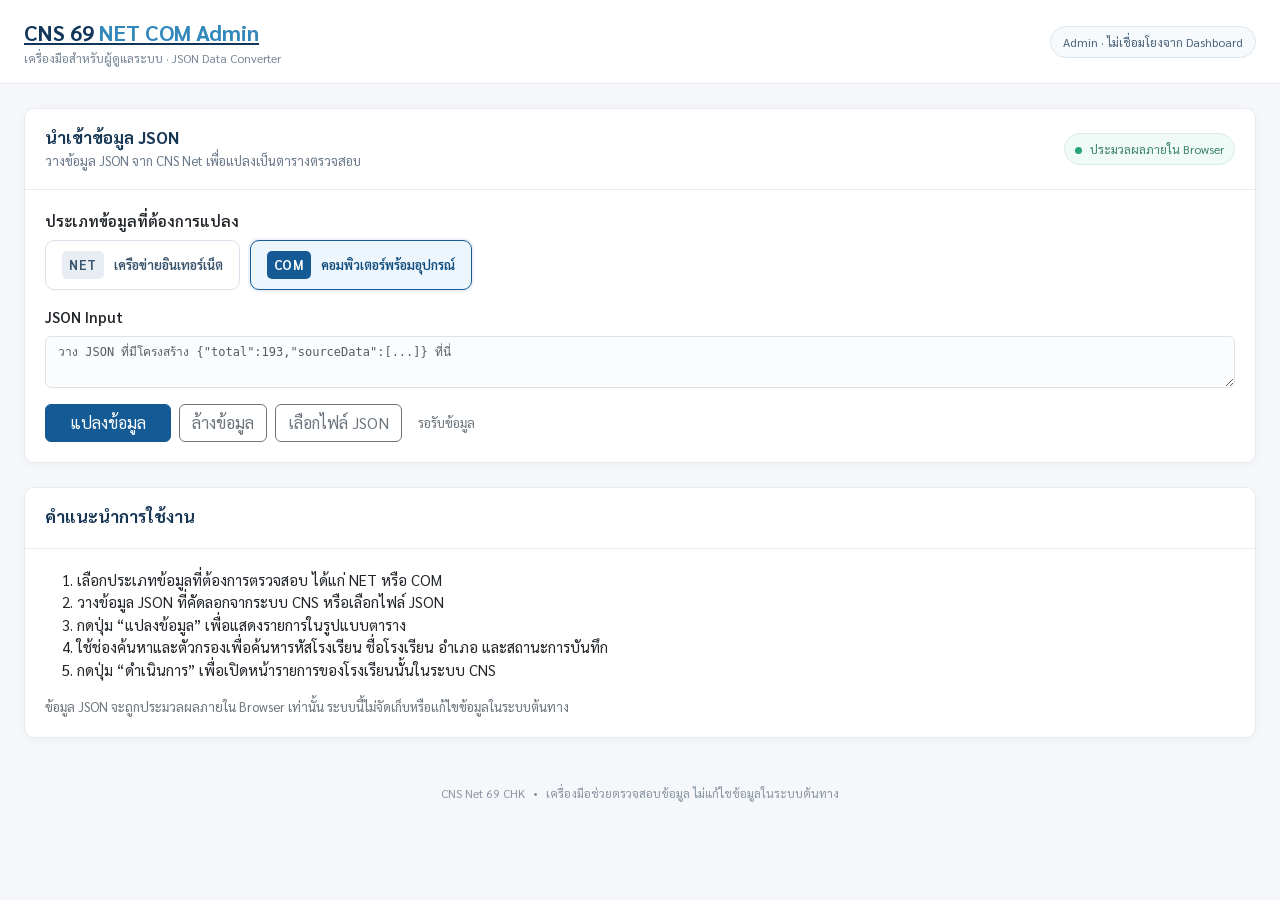
==== index.html @ 38dff57c "Make Admin page the repository index" ====
<!doctype html>
<html lang="th">
<head>
  <meta charset="utf-8">
  <meta name="viewport" content="width=device-width, initial-scale=1">
  <meta name="description" content="CNS 69 NET COM Admin - เครื่องมือสำหรับผู้ดูแลตรวจสอบข้อมูล JSON">
  <title>CNS 69 NET COM Admin</title>
  <link rel="preconnect" href="https://fonts.googleapis.com">
  <link rel="preconnect" href="https://fonts.gstatic.com" crossorigin>
  <link href="https://fonts.googleapis.com/css2?family=Sarabun:wght@400;500;600;700&display=swap" rel="stylesheet">
  <link href="https://cdn.jsdelivr.net/npm/bootstrap@5.3.3/dist/css/bootstrap.min.css" rel="stylesheet">
  <link href="https://cdn.datatables.net/2.1.8/css/dataTables.bootstrap5.min.css" rel="stylesheet">
  <link href="assets/css/style.css" rel="stylesheet">
</head>
<body>
<header class="app-header">
  <div class="container-fluid px-3 px-lg-4 py-3 d-flex align-items-center justify-content-between gap-3">
    <div>
      <a class="brand" href="index.html" aria-label="รีเฟรชหน้า Admin">CNS 69 <span>NET COM Admin</span></a>
      <div class="brand-subtitle">เครื่องมือสำหรับผู้ดูแลระบบ · JSON Data Converter</div>
    </div>
    <span class="header-tag">Admin · ไม่เชื่อมโยงจาก Dashboard</span>
  </div>
</header>
<main class="container-fluid px-3 px-lg-4 py-4">
  <section id="inputSection" class="card app-card mb-4">
    <div class="card-header d-flex flex-wrap justify-content-between align-items-center gap-2">
      <div>
        <h1 class="section-title mb-1">นำเข้าข้อมูล JSON</h1>
        <p class="section-help mb-0">วางข้อมูล JSON จาก CNS Net เพื่อแปลงเป็นตารางตรวจสอบ</p>
      </div>
      <span class="privacy-note"><span class="privacy-dot"></span> ประมวลผลภายใน Browser</span>
    </div>
    <div class="card-body">
      <label class="form-label fw-semibold d-block">ประเภทข้อมูลที่ต้องการแปลง</label>
      <div class="data-type-toggle mb-3" role="group" aria-label="เลือกประเภทข้อมูล">
        <button type="button" class="data-type-btn" data-type="net" aria-pressed="false">
          <span class="type-code">NET</span><span class="type-name">เครือข่ายอินเทอร์เน็ต</span>
        </button>
        <button type="button" class="data-type-btn active" data-type="com" aria-pressed="true">
          <span class="type-code">COM</span><span class="type-name">คอมพิวเตอร์พร้อมอุปกรณ์</span>
        </button>
      </div>
      <label for="jsonInput" class="form-label fw-semibold">JSON Input</label>
      <textarea id="jsonInput" class="form-control json-input" spellcheck="false" placeholder='วาง JSON ที่มีโครงสร้าง {"total":193,"sourceData":[...]} ที่นี่'></textarea>
      <div class="d-flex flex-wrap align-items-center gap-2 mt-3">
        <button id="convertBtn" class="btn btn-primary px-4" type="button">แปลงข้อมูล</button>
        <button id="clearBtn" class="btn btn-outline-secondary" type="button">ล้างข้อมูล</button>
        <label class="btn btn-outline-secondary mb-0" for="jsonFile">เลือกไฟล์ JSON</label>
        <input id="jsonFile" type="file" accept=".json,application/json,text/plain" class="visually-hidden">
        <span id="inputStatus" class="small text-secondary ms-lg-2" role="status" aria-live="polite">รอรับข้อมูล</span>
      </div>
      <div id="errorBox" class="alert alert-danger mt-3 mb-0 d-none" role="alert"></div>
    </div>
  </section>
  <section id="tableSection" class="card app-card d-none">
    <div class="card-header table-heading">
      <div>
        <h2 class="section-title mb-1" id="tableTitle">รายการการบันทึกข้อมูลด้านเครือข่ายอินเทอร์เน็ตในสังกัด สพฐ.</h2>
        <p class="section-help mb-0" id="tableDescription">เชื่อมข้อมูลอำเภอจาก Main table ด้วยรหัสโรงเรียน (รหัส 10 หลัก) และแสดงเฉพาะรายการใน JSON</p>
      </div>
      <div class="summary-count" id="summaryCount">ยังไม่มีข้อมูล</div>
    </div>
    <div class="card-body">
      <ul class="nav nav-tabs mb-3" id="resultTabs" role="tablist">
        <li class="nav-item" role="presentation"><button class="nav-link active" id="recordsTab" type="button" role="tab" aria-selected="true">รายการ NET / COM</button></li>
        <li class="nav-item" role="presentation"><button class="nav-link" id="reportersTab" type="button" role="tab" aria-selected="false">ผู้รายงานข้อมูล</button></li>
      </ul>
      <div id="recordsTabPane">
      <div class="filter-toolbar row g-2 mb-3">
        <div class="col-12 col-md-4"><label class="form-label filter-label" for="schoolNameSearch">ค้นหารหัส / ชื่อโรงเรียน</label><input id="schoolNameSearch" type="search" class="form-control form-control-sm" placeholder="พิมพ์รหัสโรงเรียนหรือชื่อโรงเรียน"></div>
        <div class="col-12 col-md-4"><label class="form-label filter-label" for="filterSchool">สถานะโรงเรียน</label><select id="filterSchool" class="form-select form-select-sm"><option value="">ทุกสถานะ</option><option value="บันทึกข้อมูล">บันทึกข้อมูลแล้ว</option><option value="ยังไม่มีการบันทึกข้อมูล">ยังไม่มีการบันทึกข้อมูล</option></select></div>
        <div class="col-12 col-md-4"><label class="form-label filter-label" for="filterArea">สถานะเขตพื้นที่</label><select id="filterArea" class="form-select form-select-sm"><option value="">ทุกสถานะ</option><option value="อนุมัติ">อนุมัติ</option><option value="__not_approved">ยังไม่อนุมัติ</option></select></div>
        <div class="col-12 col-md-4"><label class="form-label filter-label" for="filterDistrict">อำเภอ</label><select id="filterDistrict" class="form-select form-select-sm"><option value="">ทุกอำเภอ</option></select></div>
      </div>
      <div class="table-responsive">
        <table id="schoolTable" class="table table-bordered table-hover align-middle w-100">
          <thead id="tableHead"></thead>
          <tbody id="schoolTableBody">
            <tr><td colspan="9" class="empty-state">วาง JSON แล้วกด “แปลงข้อมูล” เพื่อเริ่มตรวจสอบ</td></tr>
          </tbody>
        </table>
      </div>
      </div>
      <div id="reportersTabPane" class="d-none">
        <div class="d-flex flex-wrap justify-content-between align-items-center gap-2 mb-3">
          <div class="section-help">รายชื่อผู้รายงานที่พบใน JSON ประเภทที่เลือก</div>
          <div class="summary-count" id="reporterCount">0 รายชื่อ</div>
        </div>
        <div class="table-responsive">
          <table id="reporterTable" class="table table-bordered table-hover align-middle w-100">
            <thead><tr><th>ชื่อ - สกุล</th><th>ชื่อเล่น</th><th class="text-center">เบอร์โทรศัพท์</th><th>ตำแหน่ง</th></tr></thead>
            <tbody id="reporterTableBody"><tr><td colspan="4" class="empty-state">แปลงข้อมูลเพื่อแสดงรายชื่อผู้รายงาน</td></tr></tbody>
          </table>
        </div>
      </div>
    </div>
  </section>
  <section id="guideSection" class="card app-card mb-4">
    <div class="card-header"><h2 class="section-title mb-1">คำแนะนำการใช้งาน</h2></div>
    <div class="card-body">
      <ol class="guide-list mb-0">
        <li>เลือกประเภทข้อมูลที่ต้องการตรวจสอบ ได้แก่ NET หรือ COM</li>
        <li>วางข้อมูล JSON ที่คัดลอกจากระบบ CNS หรือเลือกไฟล์ JSON</li>
        <li>กดปุ่ม “แปลงข้อมูล” เพื่อแสดงรายการในรูปแบบตาราง</li>
        <li>ใช้ช่องค้นหาและตัวกรองเพื่อค้นหารหัสโรงเรียน ชื่อโรงเรียน อำเภอ และสถานะการบันทึก</li>
        <li>กดปุ่ม “ดำเนินการ” เพื่อเปิดหน้ารายการของโรงเรียนนั้นในระบบ CNS</li>
      </ol>
      <p class="small text-secondary mt-3 mb-0">ข้อมูล JSON จะถูกประมวลผลภายใน Browser เท่านั้น ระบบนี้ไม่จัดเก็บหรือแก้ไขข้อมูลในระบบต้นทาง</p>
    </div>
  </section>
  <footer class="app-footer">CNS Net 69 CHK <span>•</span> เครื่องมือช่วยตรวจสอบข้อมูล ไม่แก้ไขข้อมูลในระบบต้นทาง</footer>
</main>
<script src="https://code.jquery.com/jquery-3.7.1.min.js"></script>
<script src="https://cdn.datatables.net/2.1.8/js/dataTables.min.js"></script>
<script src="https://cdn.datatables.net/2.1.8/js/dataTables.bootstrap5.min.js"></script>
<script src="assets/js/admin.js"></script>
</body>
</html>
---- assets/css/style.css ----
:root{--navy:#12365a;--blue:#145b96;--line:#e7ebf0;--muted:#687789}
*{box-sizing:border-box}
body{font-family:"Sarabun",Tahoma,sans-serif;background:#f5f7fa;color:#172b44;font-size:15px}
.app-header{background:#fff;border-bottom:1px solid var(--line)}
.brand{font-size:22px;font-weight:700;color:var(--navy)}
.brand span{color:#3287bb}
.brand-subtitle{font-size:12px;color:#778596}
.header-tag{border:1px solid #dce6ef;background:#f7fafc;color:#476078;border-radius:30px;padding:6px 12px;font-size:12px;white-space:nowrap}
.app-card{border:1px solid var(--line);border-radius:10px;box-shadow:0 2px 10px rgba(25,48,72,.035);overflow:hidden}
.card-header{background:#fff;border-bottom:1px solid var(--line);padding:18px 20px}
.card-body{padding:20px}
.section-title{font-size:17px;font-weight:700;color:#183754}
.section-help{font-size:13px;color:var(--muted)}
.privacy-note{font-size:12px;color:#39816d;background:#f0faf6;border:1px solid #d6eee4;border-radius:30px;padding:6px 10px}
.privacy-dot{display:inline-block;width:7px;height:7px;border-radius:50%;background:#27a477;margin-right:5px}
.json-input{min-height:180px;font-family:Consolas,monospace;font-size:12px;line-height:1.55;background:#fbfcfe}
.btn-primary{background:#145b96;border-color:#145b96}
.btn-primary:hover{background:#104a7b;border-color:#104a7b}
.table-heading{display:flex;justify-content:space-between;align-items:center;gap:15px}
.summary-count{font-size:13px;color:#52677d;background:#f3f6f9;border-radius:7px;padding:7px 11px;white-space:nowrap}
#schoolTable{font-size:13px;margin-bottom:0!important}
#schoolTable thead th{background:#fff;color:#1c3046;font-weight:700;vertical-align:middle;white-space:nowrap;padding:12px 10px}
#schoolTable tbody td{padding:10px;vertical-align:middle}
#schoolTable td:nth-child(1){min-width:220px;max-width:280px}
#schoolTable td:nth-child(3){min-width:150px}
#schoolTable td:nth-child(4){min-width:115px}
.status-badge{display:inline-block;text-align:center;padding:5px 8px;border-radius:6px;font-size:11px;line-height:1.5;min-width:92px}
.status-ok{background:#d7f7f4;color:#07928f}
.status-pending{background:#ffe2e6;color:#d83f57}
.status-neutral{background:#edf1f5;color:#627184}
.action-btn{display:inline-block;background:#135b96;color:#fff;text-decoration:none;padding:7px 11px;border-radius:6px;font-size:12px;font-weight:600;line-height:1.35;min-width:64px}
.action-btn:hover{background:#0d4779;color:#fff}
.empty-state{text-align:center;padding:35px!important;color:#8491a0}
.app-footer{text-align:center;color:#8995a3;font-size:12px;padding:22px 0 8px}
.app-footer span{padding:0 5px}
.dt-container .dt-search input,.dt-container .dt-length select{border:1px solid #d7dee6;border-radius:6px;padding:5px 8px}
.dt-container .dt-info,.dt-container .dt-paging{font-size:13px;color:#687789}
.dt-container .dt-paging .dt-paging-button{padding:4px 9px!important}
@media(max-width:767px){.brand{font-size:19px}.brand-subtitle{max-width:220px}.header-tag{display:none}.card-header,.card-body{padding:15px}.table-heading{align-items:flex-start;flex-direction:column}.json-input{min-height:145px}}
.filter-toolbar{background:#f8fafc;border:1px solid var(--line);border-radius:8px;padding:12px}.filter-label{font-size:12px;font-weight:600;color:#52677d;margin-bottom:4px}.filter-toolbar .form-select{font-family:inherit;font-size:13px;border-color:#dce3ea}
.action-wrap{display:inline-flex;align-items:center;flex-wrap:wrap;gap:4px}
.action-count{font-size:13px;line-height:1.5;overflow-wrap:anywhere}
#schoolTable tbody td:first-child{text-align:center;min-width:55px;font-variant-numeric:tabular-nums}

.data-type-toggle{display:flex;gap:10px;flex-wrap:wrap}
.data-type-btn{display:flex;align-items:center;gap:10px;padding:10px 16px;border:1px solid #d9e2eb;border-radius:9px;background:#fff;color:#36516b;font-family:inherit;text-align:left;cursor:pointer;transition:.15s}
.data-type-btn:hover{border-color:#7da9cc;background:#f7fbff}
.data-type-btn.active{border-color:#145b96;background:#edf6fc;box-shadow:0 0 0 2px rgba(20,91,150,.08);color:#104d7e}
.type-code{font-size:13px;font-weight:700;letter-spacing:.5px;padding:4px 7px;border-radius:5px;background:#e7edf3;color:#39556e}
.data-type-btn.active .type-code{background:#145b96;color:#fff}
.type-name{font-size:13px;font-weight:600}
#schoolTable td:nth-child(1){min-width:55px;max-width:70px;text-align:center}
#schoolTable td:nth-child(3){min-width:155px}
#schoolTable td:nth-child(5){min-width:145px}
#schoolTable td:nth-child(6),#schoolTable td:nth-child(7),#schoolTable td:nth-child(8){text-align:right;font-variant-numeric:tabular-nums}
@media(max-width:767px){.data-type-btn{flex:1 1 100%}}
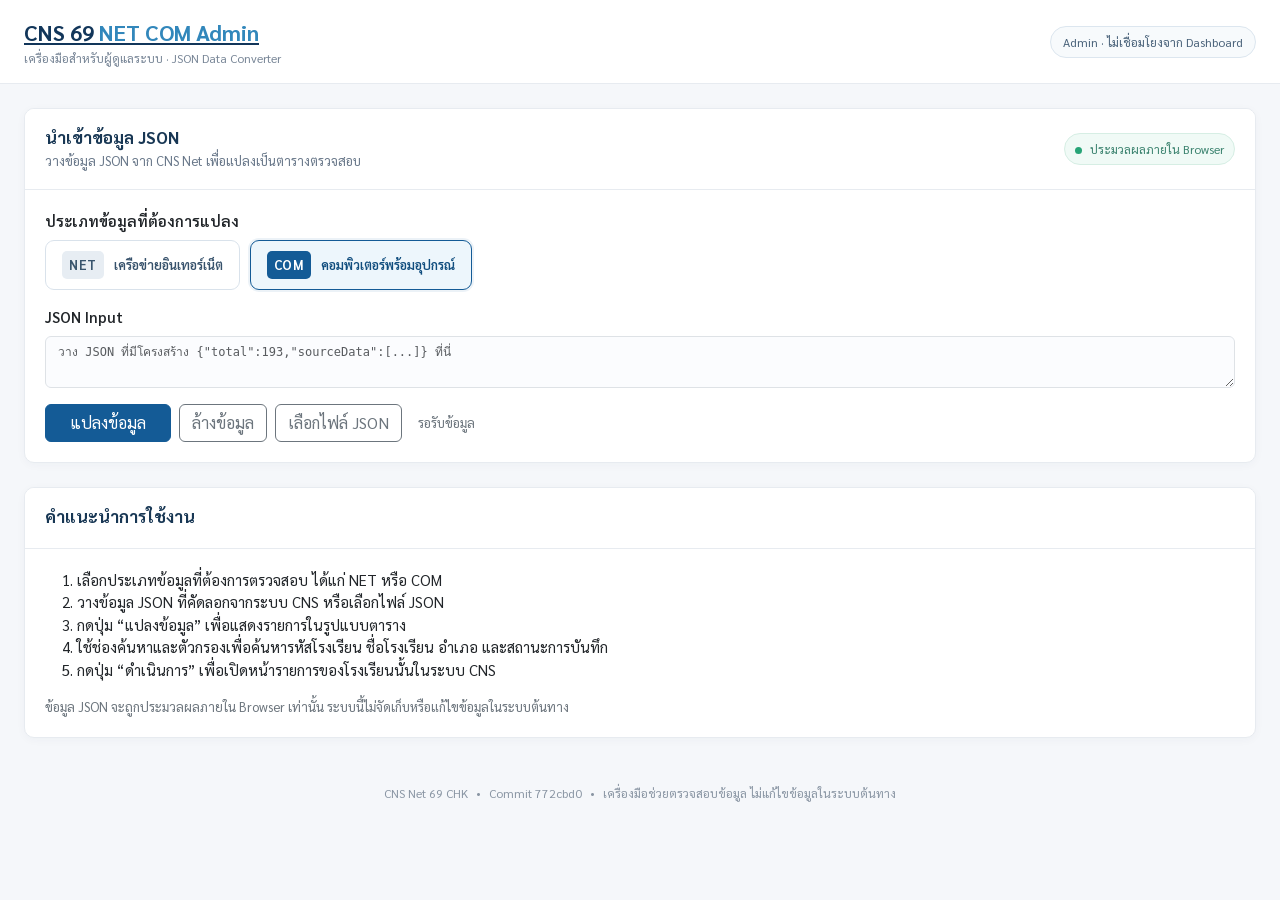
==== commit 5cea2c6f: "Show code version in admin footer" ====
--- a/index.html
+++ b/index.html
@@ -109,7 +109,7 @@
       <p class="small text-secondary mt-3 mb-0">ข้อมูล JSON จะถูกประมวลผลภายใน Browser เท่านั้น ระบบนี้ไม่จัดเก็บหรือแก้ไขข้อมูลในระบบต้นทาง</p>
     </div>
   </section>
-  <footer class="app-footer">CNS Net 69 CHK <span>•</span> เครื่องมือช่วยตรวจสอบข้อมูล ไม่แก้ไขข้อมูลในระบบต้นทาง</footer>
+  <footer class="app-footer">CNS Net 69 CHK <span>•</span> Commit 772cbd0 <span>•</span> เครื่องมือช่วยตรวจสอบข้อมูล ไม่แก้ไขข้อมูลในระบบต้นทาง</footer>
 </main>
 <script src="https://code.jquery.com/jquery-3.7.1.min.js"></script>
 <script src="https://cdn.datatables.net/2.1.8/js/dataTables.min.js"></script>
--- a/assets/css/style.css
+++ b/assets/css/style.css
@@ -54,3 +54,7 @@
 #schoolTable td:nth-child(5){min-width:145px}
 #schoolTable td:nth-child(6),#schoolTable td:nth-child(7),#schoolTable td:nth-child(8){text-align:right;font-variant-numeric:tabular-nums}
 @media(max-width:767px){.data-type-btn{flex:1 1 100%}}
+
+/* COM comparison columns */
+#schoolTable td:nth-child(5),#schoolTable td:nth-child(6),#schoolTable td:nth-child(7),#schoolTable td:nth-child(8),#schoolTable td:nth-child(9){text-align:right;font-variant-numeric:tabular-nums;white-space:nowrap}
+#schoolTable td:nth-child(5),#schoolTable td:nth-child(8),#schoolTable td:nth-child(9){font-weight:600}
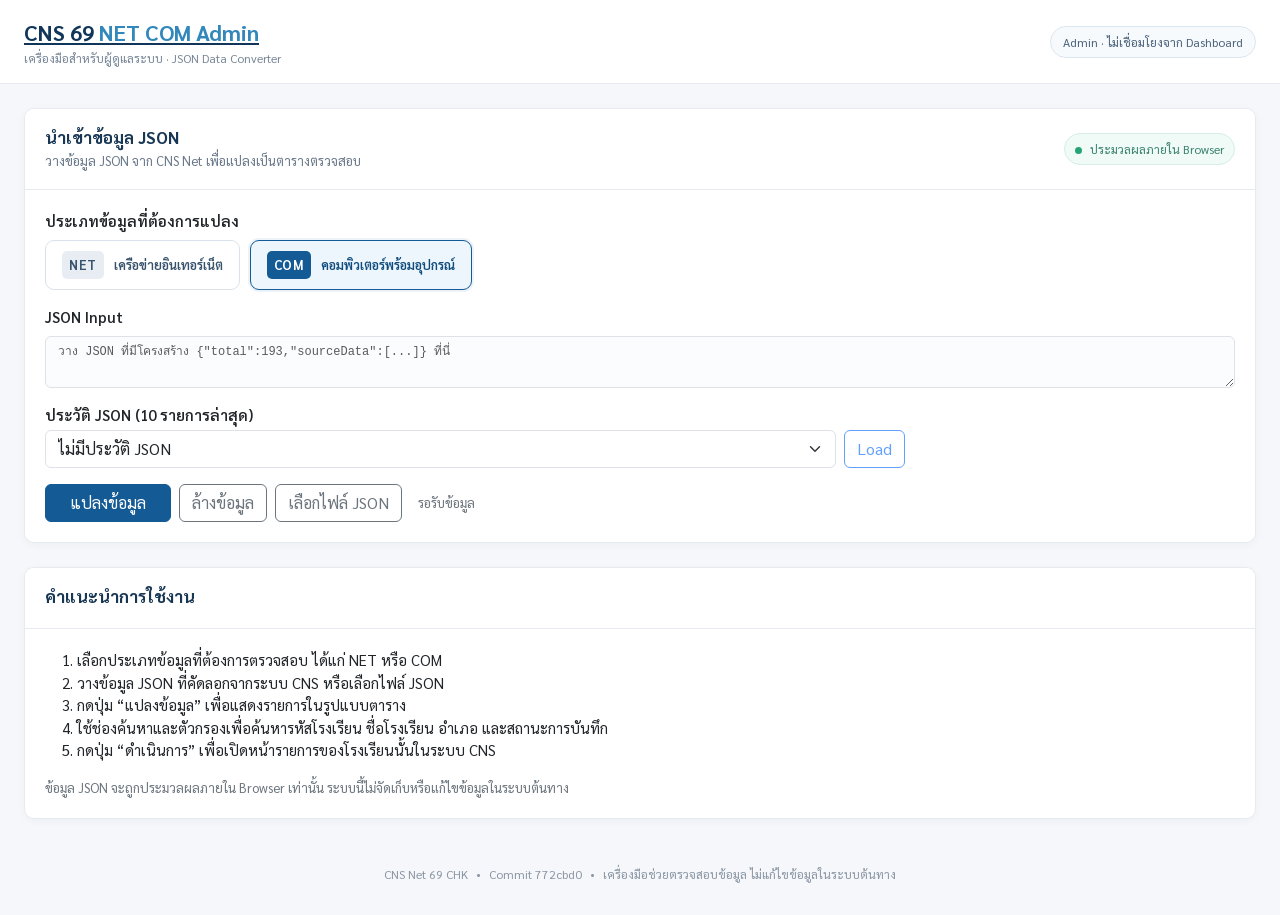
==== commit cf6cb4b5: "Add recent JSON history selector" ====
--- a/index.html
+++ b/index.html
@@ -43,6 +43,13 @@
       </div>
       <label for="jsonInput" class="form-label fw-semibold">JSON Input</label>
       <textarea id="jsonInput" class="form-control json-input" spellcheck="false" placeholder='วาง JSON ที่มีโครงสร้าง {"total":193,"sourceData":[...]} ที่นี่'></textarea>
+      <div class="row g-2 align-items-end mt-2">
+        <div class="col-12 col-md-8">
+          <label for="jsonHistorySelect" class="form-label fw-semibold mb-1">ประวัติ JSON (10 รายการล่าสุด)</label>
+          <select id="jsonHistorySelect" class="form-select"><option value="">ไม่มีประวัติ JSON</option></select>
+        </div>
+        <div class="col-12 col-md-auto"><button id="loadHistoryBtn" class="btn btn-outline-primary" type="button" disabled>Load</button></div>
+      </div>
       <div class="d-flex flex-wrap align-items-center gap-2 mt-3">
         <button id="convertBtn" class="btn btn-primary px-4" type="button">แปลงข้อมูล</button>
         <button id="clearBtn" class="btn btn-outline-secondary" type="button">ล้างข้อมูล</button>
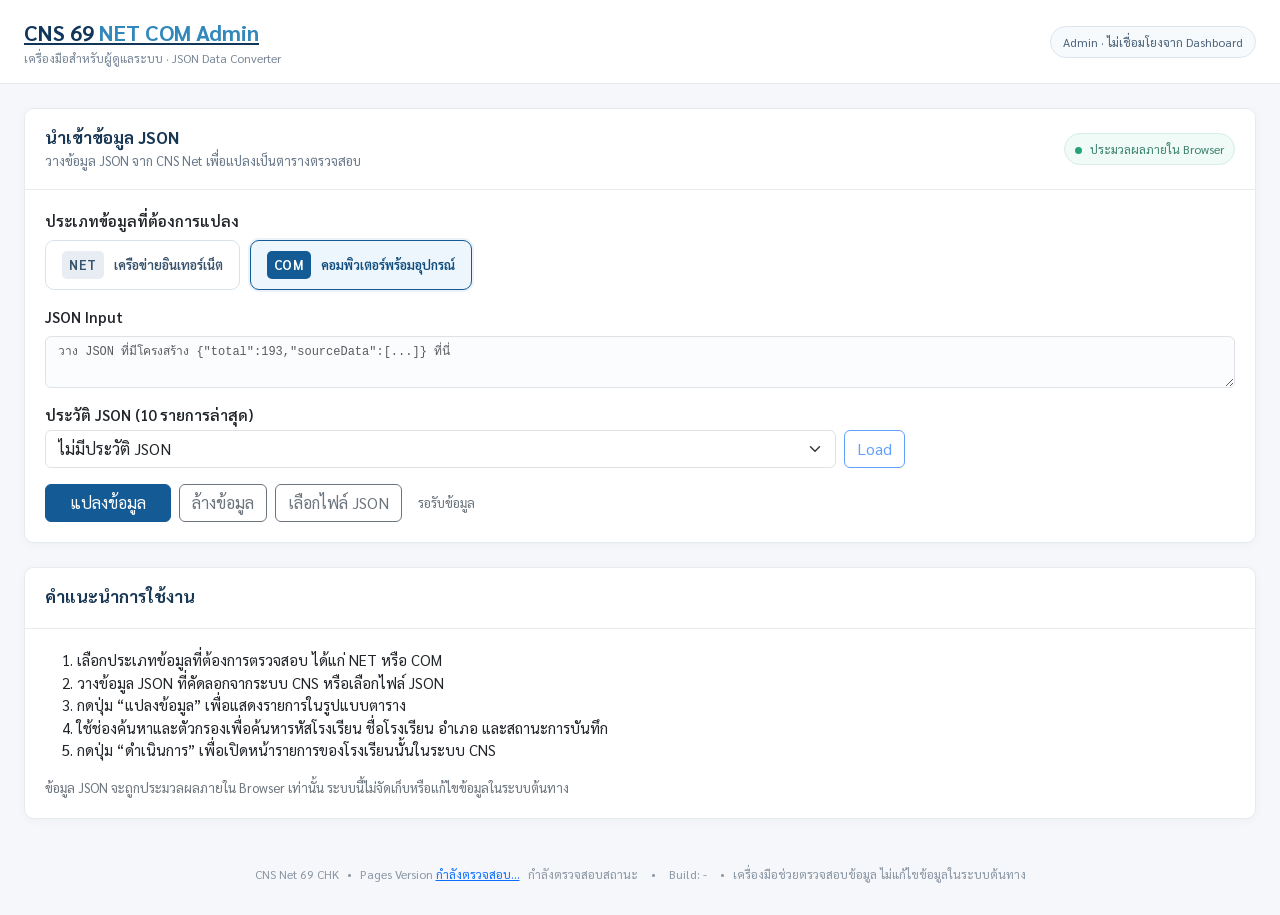
==== commit 76a9885a: "Replace fixed footer commit with live Pages version status" ====
--- a/index.html
+++ b/index.html
@@ -116,7 +116,7 @@
       <p class="small text-secondary mt-3 mb-0">ข้อมูล JSON จะถูกประมวลผลภายใน Browser เท่านั้น ระบบนี้ไม่จัดเก็บหรือแก้ไขข้อมูลในระบบต้นทาง</p>
     </div>
   </section>
-  <footer class="app-footer">CNS Net 69 CHK <span>•</span> Commit 772cbd0 <span>•</span> เครื่องมือช่วยตรวจสอบข้อมูล ไม่แก้ไขข้อมูลในระบบต้นทาง</footer>
+  <footer class="app-footer">CNS Net 69 CHK <span>•</span> Pages Version <a id="pagesVersionLink" href="https://github.com/b32bit/CNS-Net-69-CHK/commits/main" target="_blank" rel="noopener noreferrer">กำลังตรวจสอบ...</a> <span id="pagesVersionStatus" class="pages-version-status" role="status" aria-live="polite">กำลังตรวจสอบสถานะ</span> <span>•</span> <span id="pagesBuildDate">Build: -</span> <span>•</span> เครื่องมือช่วยตรวจสอบข้อมูล ไม่แก้ไขข้อมูลในระบบต้นทาง</footer>
 </main>
 <script src="https://code.jquery.com/jquery-3.7.1.min.js"></script>
 <script src="https://cdn.datatables.net/2.1.8/js/dataTables.min.js"></script>
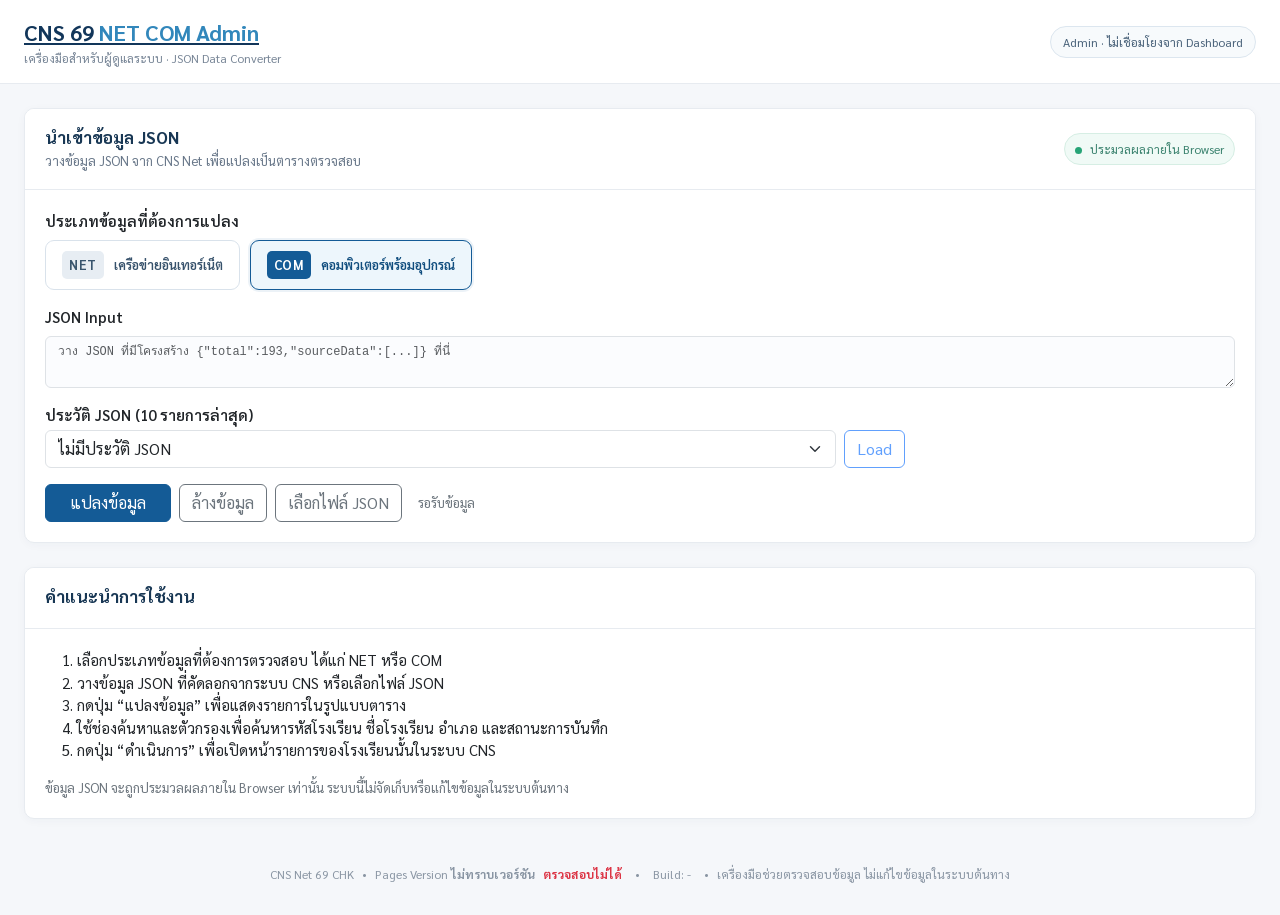
==== commit 5586a536: "Add analysis tab for approved schools" ====
--- a/index.html
+++ b/index.html
@@ -72,6 +72,7 @@
       <ul class="nav nav-tabs mb-3" id="resultTabs" role="tablist">
         <li class="nav-item" role="presentation"><button class="nav-link active" id="recordsTab" type="button" role="tab" aria-selected="true">รายการ NET / COM</button></li>
         <li class="nav-item" role="presentation"><button class="nav-link" id="reportersTab" type="button" role="tab" aria-selected="false">ผู้รายงานข้อมูล</button></li>
+        <li class="nav-item" role="presentation"><button class="nav-link" id="analysisTab" type="button" role="tab" aria-selected="false">วิเคราะห์ข้อมูล</button></li>
       </ul>
       <div id="recordsTabPane">
       <div class="filter-toolbar row g-2 mb-3">
@@ -88,6 +89,18 @@
           </tbody>
         </table>
       </div>
+      </div>
+      <div id="analysisTabPane" class="d-none">
+        <div class="d-flex flex-wrap justify-content-between align-items-center gap-2 mb-3">
+          <div class="section-help">รายชื่อโรงเรียนที่เขตพื้นที่อนุมัติแล้ว · วิเคราะห์ข้อมูลคอมพิวเตอร์เพื่อการเรียน ปี 2569</div>
+          <div class="summary-count" id="analysisCount">0 โรงเรียน</div>
+        </div>
+        <div class="table-responsive">
+          <table id="analysisTable" class="table table-bordered table-hover align-middle w-100">
+            <thead><tr><th class="text-center">ลำดับ</th><th>รหัส</th><th>โรงเรียน / อำเภอ</th><th class="text-end">จำนวนนักเรียน</th><th class="text-end">คอมพิวเตอร์การเรียน 69</th><th class="text-center">สัดส่วน คอม/นร</th><th>รูปแบบคอมพิวเตอร์</th></tr></thead>
+            <tbody id="analysisTableBody"><tr><td colspan="7" class="empty-state">แปลงข้อมูล COM เพื่อวิเคราะห์ข้อมูล</td></tr></tbody>
+          </table>
+        </div>
       </div>
       <div id="reportersTabPane" class="d-none">
         <div class="d-flex flex-wrap justify-content-between align-items-center gap-2 mb-3">
--- a/assets/css/style.css
+++ b/assets/css/style.css
@@ -32,6 +32,7 @@
 .action-btn:hover{background:#0d4779;color:#fff}
 .empty-state{text-align:center;padding:35px!important;color:#8491a0}
 .app-footer{text-align:center;color:#8995a3;font-size:12px;padding:22px 0 8px}
+.app-footer a{color:inherit;font-weight:700;text-decoration:none}.app-footer a:hover{text-decoration:underline}.pages-version-status{font-weight:700}.pages-version-status.is-current{color:#198754}.pages-version-status.is-pending{color:#b7791f}.pages-version-status.is-error{color:#dc3545}
 .app-footer span{padding:0 5px}
 .dt-container .dt-search input,.dt-container .dt-length select{border:1px solid #d7dee6;border-radius:6px;padding:5px 8px}
 .dt-container .dt-info,.dt-container .dt-paging{font-size:13px;color:#687789}
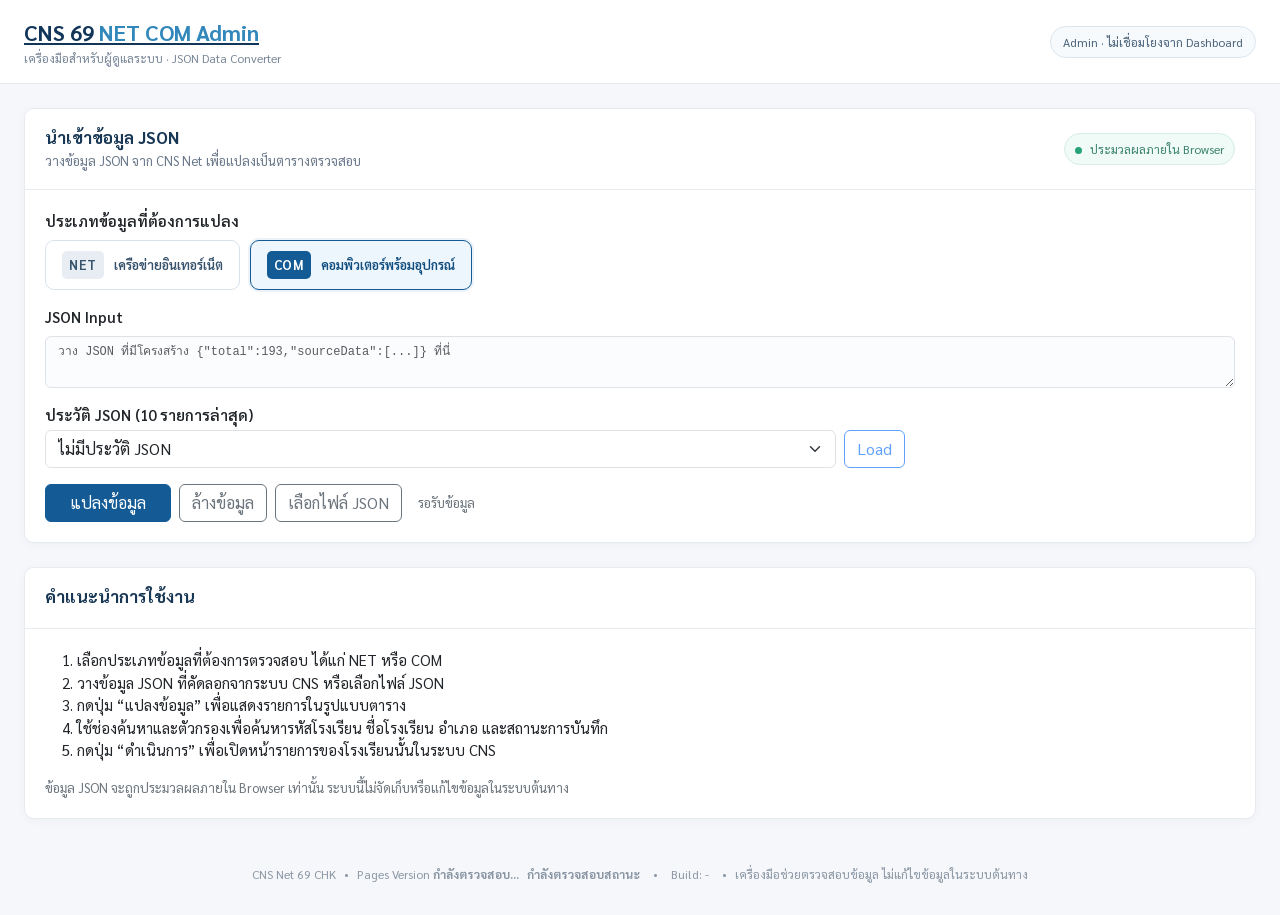
==== commit 5dc17322: "เปลี่ยนตัวกรองนักเรียนเป็นกลุ่มจำนวน" ====
--- a/index.html
+++ b/index.html
@@ -95,6 +95,19 @@
           <div class="section-help">รายชื่อโรงเรียนที่เขตพื้นที่อนุมัติแล้ว · วิเคราะห์ข้อมูลคอมพิวเตอร์เพื่อการเรียน ปี 2569</div>
           <div class="summary-count" id="analysisCount">0 โรงเรียน</div>
         </div>
+        <div class="row g-2 align-items-end mb-3">
+          <div class="col-12 col-md-4 col-lg-3">
+            <label for="analysisStudentsGroup" class="form-label filter-label">กลุ่มจำนวนนักเรียน</label>
+            <select id="analysisStudentsGroup" class="form-select form-select-sm">
+              <option value="all">ทุกกลุ่ม</option>
+              <option value="0-60">0–60 คน</option>
+              <option value="61-120">61–120 คน</option>
+              <option value="121-300">121–300 คน</option>
+              <option value="301-500">301–500 คน</option>
+              <option value="501-1500">501–1,500 คน</option>
+            </select>
+          </div>
+        </div>
         <div class="table-responsive">
           <table id="analysisTable" class="table table-bordered table-hover align-middle w-100">
             <thead><tr><th class="text-center">ลำดับ</th><th>รหัส</th><th>โรงเรียน / อำเภอ</th><th class="text-end">จำนวนนักเรียน</th><th class="text-end">คอมพิวเตอร์การเรียน 69</th><th class="text-center">สัดส่วน คอม/นร</th><th>รูปแบบคอมพิวเตอร์</th></tr></thead>
--- a/assets/css/style.css
+++ b/assets/css/style.css
@@ -59,3 +59,5 @@
 /* COM comparison columns */
 #schoolTable td:nth-child(5),#schoolTable td:nth-child(6),#schoolTable td:nth-child(7),#schoolTable td:nth-child(8),#schoolTable td:nth-child(9){text-align:right;font-variant-numeric:tabular-nums;white-space:nowrap}
 #schoolTable td:nth-child(5),#schoolTable td:nth-child(8),#schoolTable td:nth-child(9){font-weight:600}
+
+#analysisTable{font-size:13px;margin-bottom:0!important}#analysisTable thead th{white-space:nowrap;background:#fff;color:#1c3046}#analysisTable tbody td:nth-child(1),#analysisTable tbody td:nth-child(2),#analysisTable tbody td:nth-child(4),#analysisTable tbody td:nth-child(5),#analysisTable tbody td:nth-child(6){white-space:nowrap;font-variant-numeric:tabular-nums}#analysisTable tbody td:nth-child(1),#analysisTable tbody td:nth-child(4),#analysisTable tbody td:nth-child(5){text-align:right}#analysisTable tbody td:nth-child(3){min-width:180px}#analysisTable tbody td:nth-child(7){min-width:150px}
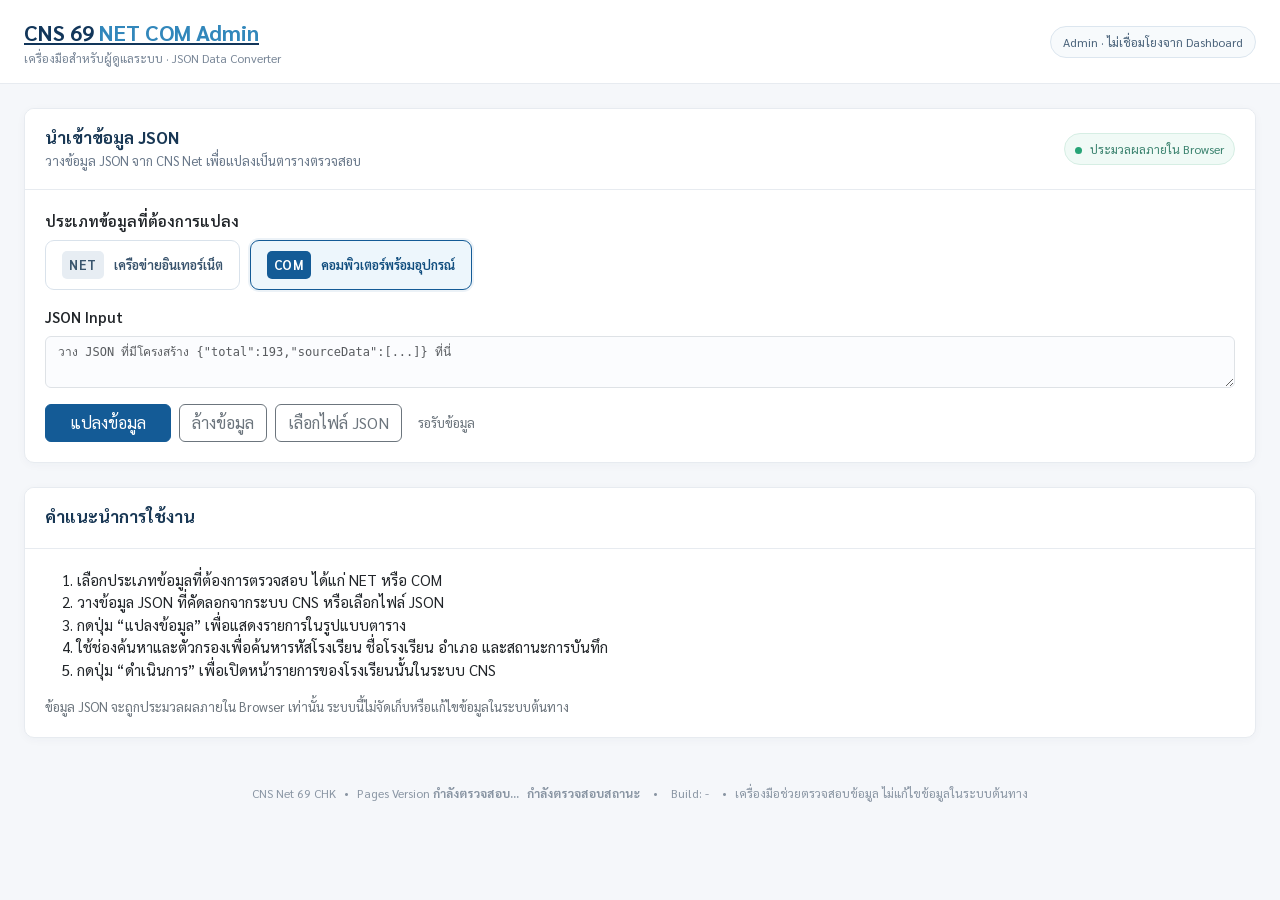
==== commit 480c909e: "ลบส่วนประวัติ JSON ออกจากหน้า Admin" ====
--- a/index.html
+++ b/index.html
@@ -43,13 +43,6 @@
       </div>
       <label for="jsonInput" class="form-label fw-semibold">JSON Input</label>
       <textarea id="jsonInput" class="form-control json-input" spellcheck="false" placeholder='วาง JSON ที่มีโครงสร้าง {"total":193,"sourceData":[...]} ที่นี่'></textarea>
-      <div class="row g-2 align-items-end mt-2">
-        <div class="col-12 col-md-8">
-          <label for="jsonHistorySelect" class="form-label fw-semibold mb-1">ประวัติ JSON (10 รายการล่าสุด)</label>
-          <select id="jsonHistorySelect" class="form-select"><option value="">ไม่มีประวัติ JSON</option></select>
-        </div>
-        <div class="col-12 col-md-auto"><button id="loadHistoryBtn" class="btn btn-outline-primary" type="button" disabled>Load</button></div>
-      </div>
       <div class="d-flex flex-wrap align-items-center gap-2 mt-3">
         <button id="convertBtn" class="btn btn-primary px-4" type="button">แปลงข้อมูล</button>
         <button id="clearBtn" class="btn btn-outline-secondary" type="button">ล้างข้อมูล</button>
